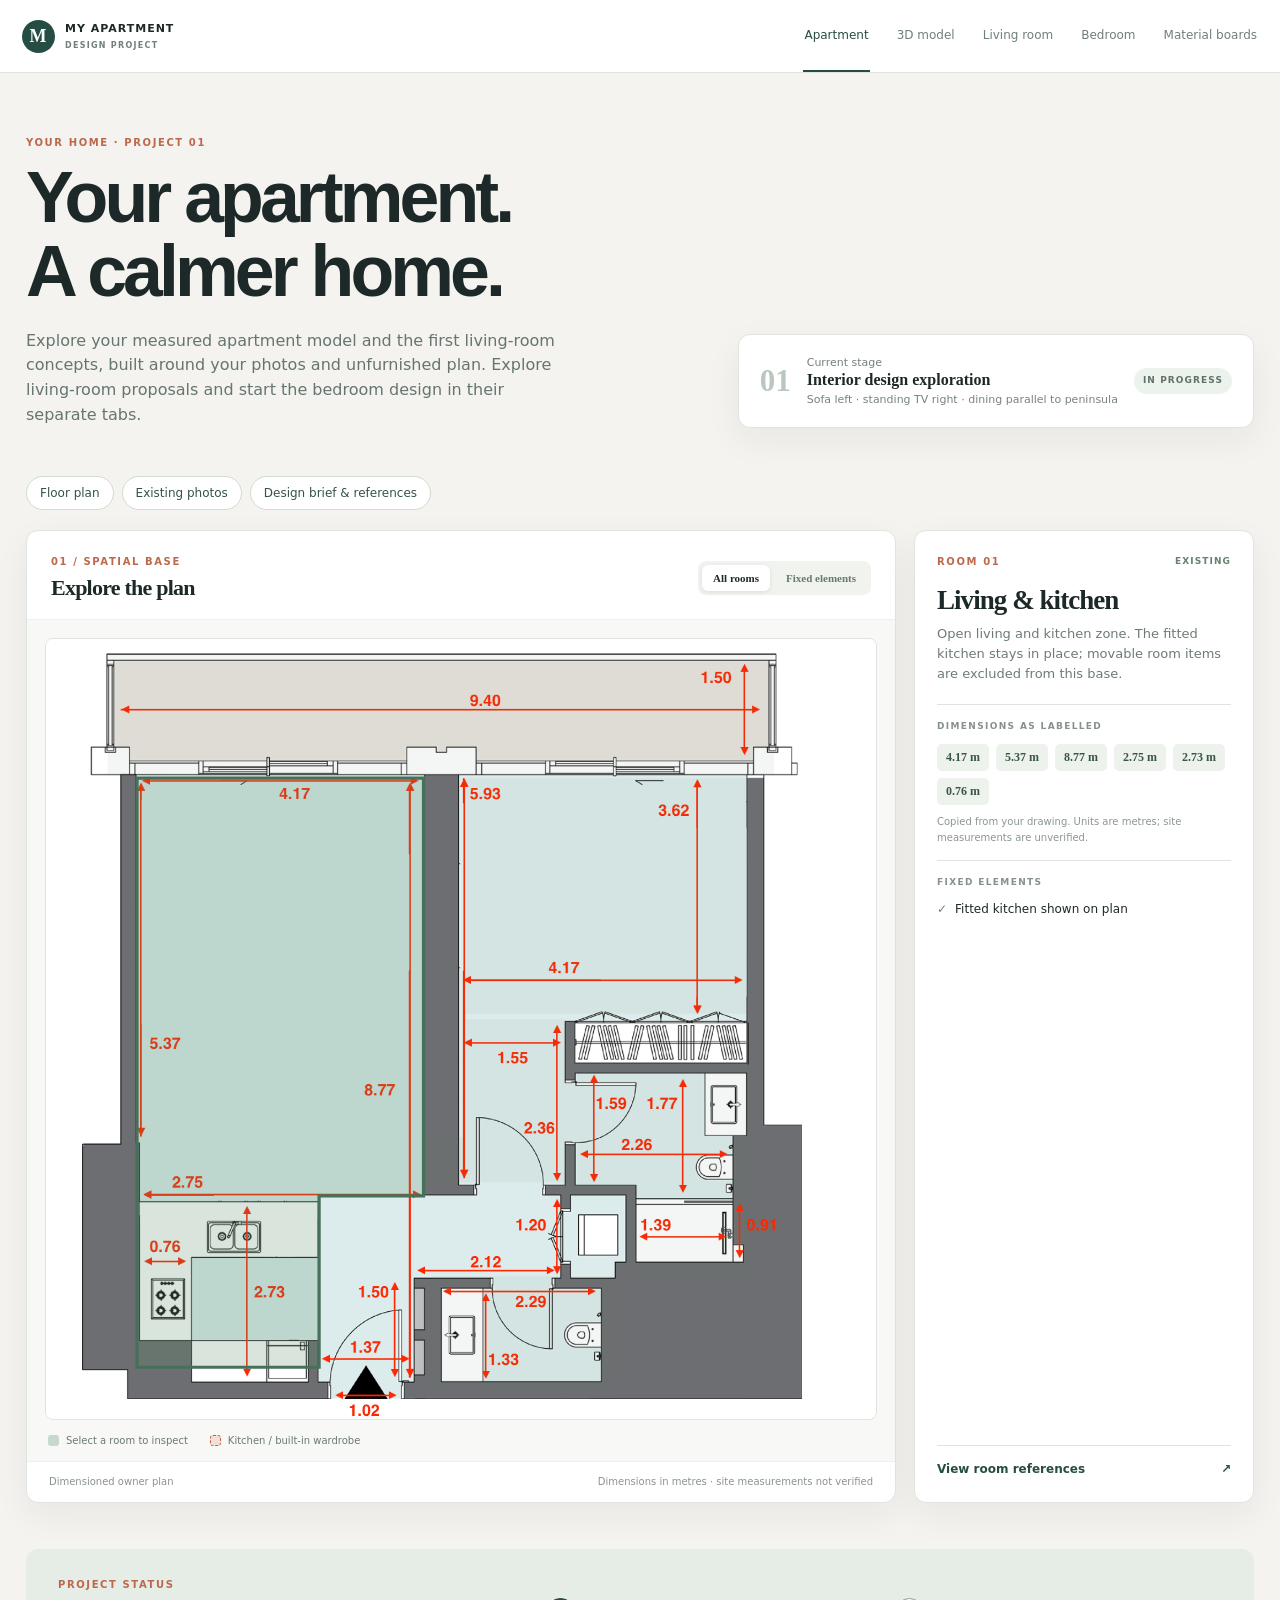
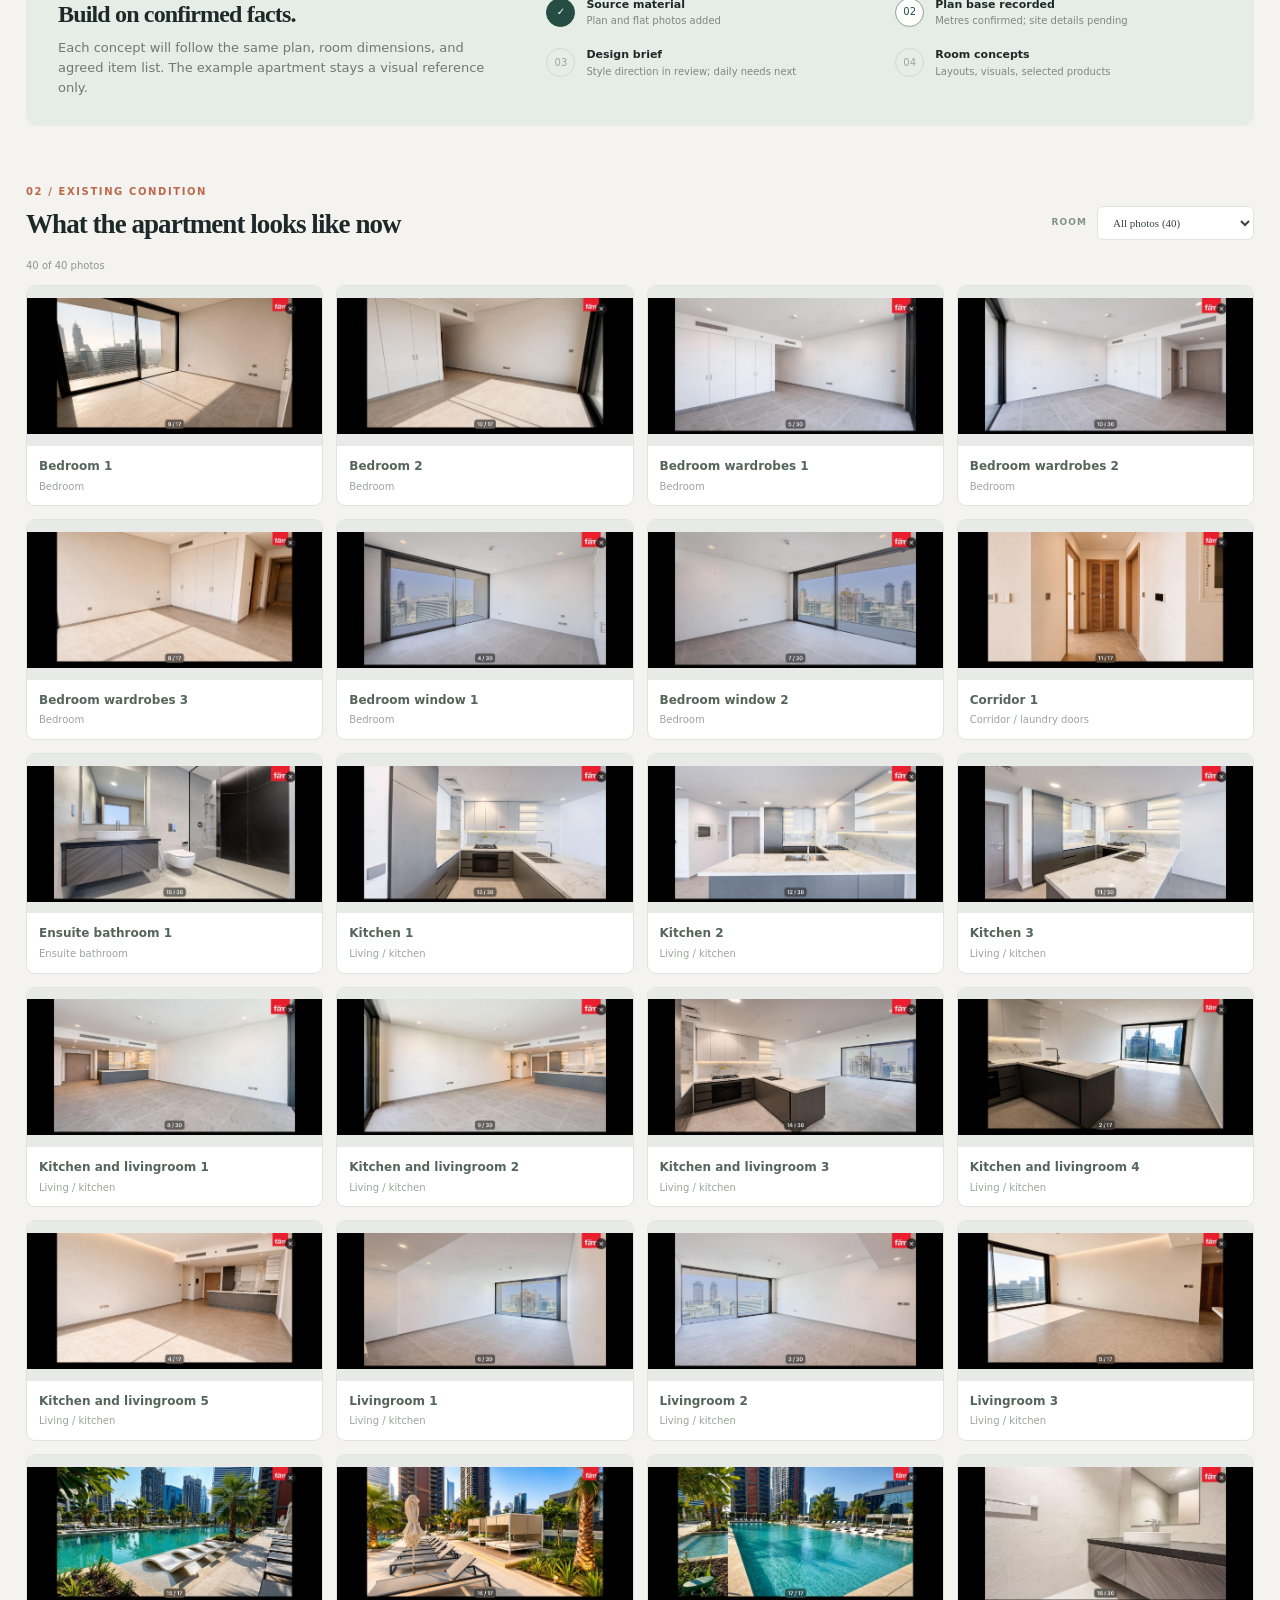
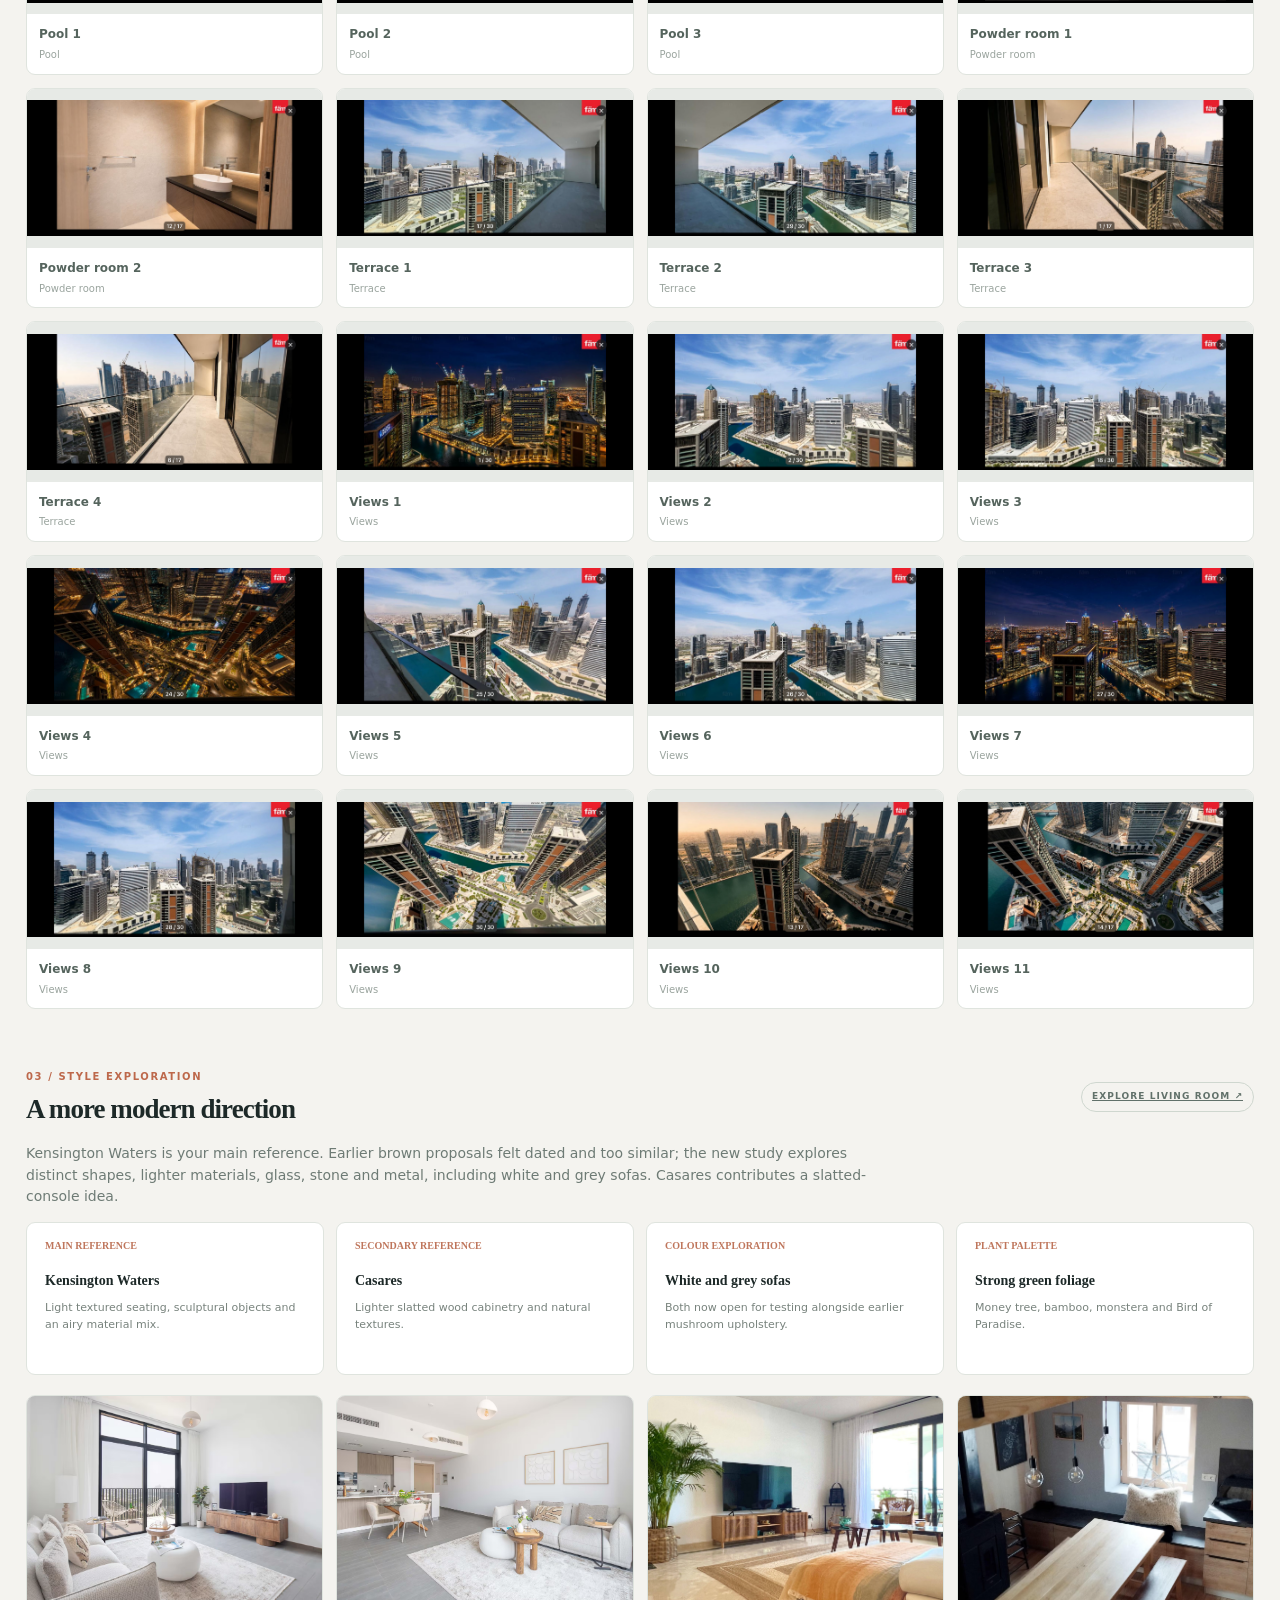
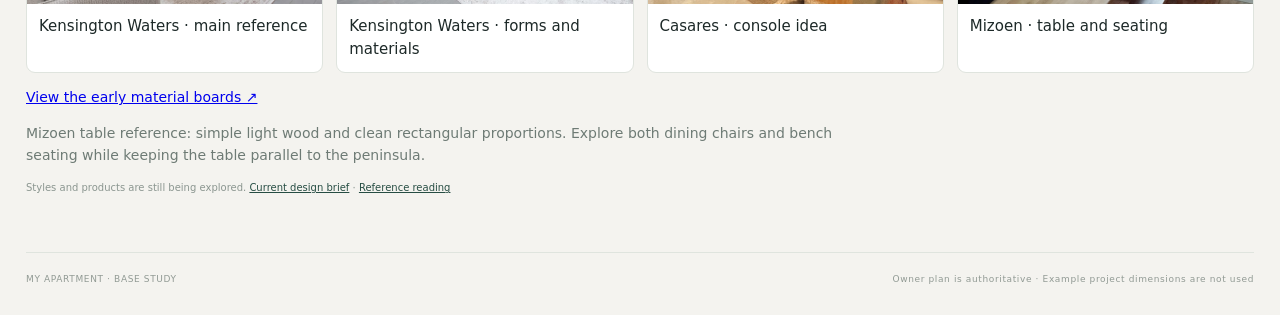
==== index.html @ ebba2092 "Publish apartment website" ====
<!doctype html>
<html lang="en">
<head><script src="portable-data.js"></script>
<meta charset="utf-8"><meta name="viewport" content="width=device-width, initial-scale=1"><meta name="theme-color" content="#f4f3ef">
<title>My Apartment · Design Project</title><link rel="stylesheet" href="styles.css">
<script defer src="navigation.js"></script></head>
<body>
<apartment-navigation></apartment-navigation>
<main id="overview">
  <section class="hero"><div><p class="kicker">YOUR HOME · PROJECT 01</p><h1>Your apartment.<br>A calmer home.</h1><p class="intro">Explore your measured apartment model and the first living-room concepts, built around your photos and unfurnished plan. Explore living-room proposals and start the bedroom design in their separate tabs.</p></div><div class="hero-card"><span class="hero-number">01</span><div><b>Current stage</b><strong>Interior design exploration</strong><small>Sofa left · standing TV right · dining parallel to peninsula</small></div><span class="tag">IN PROGRESS</span></div></section>
  <nav class="apartment-section-links" aria-label="Apartment information"><a href="#plan">Floor plan</a><a href="#references">Existing photos</a><a href="#brief">Design brief &amp; references</a></nav>
  <section class="workspace-grid" id="plan">
    <div class="panel plan-panel"><div class="panel-head"><div><p class="kicker">01 / SPATIAL BASE</p><h2>Explore the plan</h2></div><div class="plan-tools"><button id="show-all" class="tool active">All rooms</button><button id="show-fixed" class="tool">Fixed elements</button></div></div>
      <div class="plan-stage"><div class="plan-wrap"><img class="source-plan" src="source/1%20-%20Floorplan/Floorplan%20without%20furniture.png" alt="Owner-supplied unfurnished floor plan"><svg class="hotspots" viewBox="0 0 1550 1456" preserveAspectRatio="none" aria-label="Select an apartment room">
        <polygon class="hotspot selected" data-room="living" points="170,260 705,260 705,1040 510,1040 510,1360 170,1360"><title>Living and kitchen</title></polygon>
        <polygon class="hotspot" data-room="bedroom" points="780,260 1310,260 1310,700 780,700"><title>Bedroom</title></polygon>
        <polygon class="hotspot" data-room="hall" points="780,710 970,710 970,1015 710,1015 710,930 780,930"><title>Hallway and circulation</title></polygon>
        <polygon class="hotspot" data-room="bathrooms" points="970,800 1310,800 1310,1200 1090,1200 1090,1040 970,1040"><title>Bathrooms and service</title></polygon>
        <polygon class="hotspot" data-room="bathrooms" points="720,1190 1060,1190 1060,1400 720,1400"><title>Bathrooms and service</title></polygon>
        <polygon class="hotspot" data-room="balcony" points="115,30 1360,30 1360,252 115,252"><title>Balcony</title></polygon>
        <rect class="fixed-zone" x="170" y="1040" width="350" height="320" rx="4"><title>Fitted kitchen shown on source plan</title></rect>
        <rect class="fixed-zone" x="970" y="700" width="345" height="105" rx="4"><title>Built-in wardrobe shown on source plan</title></rect>
      </svg></div><div class="plan-key"><span><i class="swatch room-swatch"></i>Select a room to inspect</span><span><i class="swatch fixed-swatch"></i>Kitchen / built-in wardrobe</span></div></div><div class="plan-foot"><span>Dimensioned owner plan</span><span>Dimensions in metres · site measurements not verified</span></div>
    </div>
    <aside class="panel room-panel" aria-live="polite"><div class="room-top"><p class="kicker" id="room-index">ROOM 01</p><span class="room-status">EXISTING</span></div><h2 id="room-name">Living &amp; kitchen</h2><p id="room-summary" class="room-summary"></p><div class="stat-block"><span class="label">DIMENSIONS AS LABELLED</span><div id="room-dimensions" class="dimension-list"></div><p class="micro">Copied from your drawing. Units are metres; site measurements are unverified.</p></div><div class="stat-block"><span class="label">FIXED ELEMENTS</span><div id="room-fixed" class="fixed-list"></div></div><a class="text-link" href="#references">View room references <span>↗</span></a></aside>
  </section>
  <section class="project-strip"><div><p class="kicker">PROJECT STATUS</p><h2>Build on confirmed facts.</h2><p>Each concept will follow the same plan, room dimensions, and agreed item list. The example apartment stays a visual reference only.</p></div><div class="steps"><div class="step done"><span>✓</span><div><b>Source material</b><small>Plan and flat photos added</small></div></div><div class="step current"><span>02</span><div><b>Plan base recorded</b><small>Metres confirmed; site details pending</small></div></div><div class="step"><span>03</span><div><b>Design brief</b><small>Style direction in review; daily needs next</small></div></div><div class="step"><span>04</span><div><b>Room concepts</b><small>Layouts, visuals, selected products</small></div></div></div></section>
  <section class="section" id="references"><div class="section-head"><div><p class="kicker">02 / EXISTING CONDITION</p><h2>What the apartment looks like now</h2></div><label class="filter-label">ROOM <select id="photo-filter"><option value="all">All photos</option><option value="living">Living / kitchen</option><option value="bedroom">Bedroom</option><option value="hall">Hallway</option><option value="bathrooms">Bathrooms</option><option value="balcony">Balcony</option></select></label></div><p id="photo-count" class="micro" aria-live="polite"></p><div id="photo-grid" class="photo-grid"></div></section>
  <section class="brief-grid" id="brief"><div class="section-head"><div><p class="kicker">03 / STYLE EXPLORATION</p><h2>A more modern direction</h2></div><a class="tag outline" href="style-explorer.html">EXPLORE LIVING ROOM ↗</a></div>
<p class="style-intro">Kensington Waters is your main reference. Earlier brown proposals felt dated and too similar; the new study explores distinct shapes, lighter materials, glass, stone and metal, including white and grey sofas. Casares contributes a slatted-console idea.</p>
<div class="brief-cards"><article><span>MAIN REFERENCE</span><b>Kensington Waters</b><p>Light textured seating, sculptural objects and an airy material mix.</p></article><article><span>SECONDARY REFERENCE</span><b>Casares</b><p>Lighter slatted wood cabinetry and natural textures.</p></article><article><span>COLOUR EXPLORATION</span><b>White and grey sofas</b><p>Both now open for testing alongside earlier mushroom upholstery.</p></article><article><span>PLANT PALETTE</span><b>Strong green foliage</b><p>Money tree, bamboo, monstera and Bird of Paradise.</p></article></div>
<div class="photo-grid" style="margin-top:20px"><figure class="photo-card"><a href="source/3%20-%20Style%20references/Kensington%20Waters/IMG_2976.PNG"><img loading="lazy" src="source/3%20-%20Style%20references/Kensington%20Waters/IMG_2976.PNG" alt="Kensington Waters living-room reference"></a><figcaption>Kensington Waters · main reference</figcaption></figure><figure class="photo-card"><a href="source/3%20-%20Style%20references/Kensington%20Waters/IMG_2979.PNG"><img loading="lazy" src="source/3%20-%20Style%20references/Kensington%20Waters/IMG_2979.PNG" alt="Kensington Waters sculptural coffee tables and glass dining"></a><figcaption>Kensington Waters · forms and materials</figcaption></figure><figure class="photo-card"><a href="source/3%20-%20Style%20references/Casares/IMG_2993.PNG"><img loading="lazy" src="source/3%20-%20Style%20references/Casares/IMG_2993.PNG" alt="Casares lighter slatted TV console reference"></a><figcaption>Casares · console idea</figcaption></figure><figure class="photo-card"><a href="source/3%20-%20Style%20references/Mizoen%20/IMG_2999.PNG"><img loading="lazy" src="source/3%20-%20Style%20references/Mizoen%20/IMG_2999.PNG" alt="Mizoen simple light wood table and bench reference"></a><figcaption>Mizoen · table and seating</figcaption></figure></div>
<p class="style-intro"><a href="materials.html">View the early material boards ↗</a></p>
<p class="style-intro">Mizoen table reference: simple light wood and clean rectangular proportions. Explore both dining chairs and bench seating while keeping the table parallel to the peninsula.</p><p class="micro">Styles and products are still being explored. <a href="design-brief.md">Current design brief</a> · <a href="outputs/living-room-styles-v01/reference-review.md">Reference reading</a></p></section>
  <footer><span>MY APARTMENT · BASE STUDY</span><span>Owner plan is authoritative · Example project dimensions are not used</span></footer>
</main><script src="apartment.js"></script>
</body></html>
---- styles.css ----
:root{--ink:#1d2928;--muted:#71807b;--line:#dfe4de;--paper:#f4f3ef;--card:#fff;--green:#264d43;--sage:#d9e7de;--orange:#bd684b;--shadow:0 12px 35px rgba(26,42,37,.06)}*{box-sizing:border-box}html{scroll-behavior:smooth}body{margin:0;background:var(--paper);color:var(--ink);font:15px/1.55 'DM Sans',system-ui,sans-serif}.topbar{height:76px;background:#fff;border-bottom:1px solid var(--line);display:flex;align-items:center;justify-content:space-between;padding:0 max(28px,calc((100vw - 1320px)/2));position:sticky;top:0;z-index:10}.brand{display:flex;align-items:center;gap:11px;text-decoration:none;color:var(--ink);font-size:12px;letter-spacing:.09em;font-weight:700}.brand small{display:block;color:var(--muted);font-size:9px;letter-spacing:.17em;margin-top:2px}.brand-mark{width:34px;height:34px;border-radius:50%;display:grid;place-items:center;background:var(--green);color:#fff;font:700 18px Manrope}.topbar nav{height:100%;display:flex;gap:32px}.topbar nav a{height:100%;display:flex;align-items:center;text-decoration:none;color:#73807a;font-size:13px;border-bottom:2px solid transparent}.topbar nav a:hover,.topbar nav a.active{color:var(--ink);border-color:var(--green)}.phase,.tag{font-size:9px;letter-spacing:.12em;color:#61716a;font-weight:700}.phase{color:#738b78}.phase:first-letter{color:#88a78d}main{width:min(1320px,calc(100% - 52px));margin:auto}.hero{padding:62px 0 48px;display:flex;justify-content:space-between;align-items:flex-end;gap:30px}.kicker{font-size:10px;letter-spacing:.16em;font-weight:700;color:var(--orange);margin:0 0 9px}.hero h1{font:800 clamp(40px,5.6vw,72px)/1.04 Manrope,sans-serif;letter-spacing:-.055em;margin:0}.intro{max-width:530px;color:#66756f;font-size:16px;margin:20px 0 0}.hero-card{background:#fff;box-shadow:var(--shadow);border:1px solid var(--line);border-radius:12px;padding:19px 21px;display:flex;align-items:center;gap:16px;min-width:340px}.hero-number{font:600 31px Manrope;color:#b9c7be}.hero-card div{display:flex;flex-direction:column}.hero-card b{font-size:11px;color:#75817a;font-weight:500}.hero-card strong{font:700 16px Manrope}.hero-card small{font-size:11px;color:#78827e;margin-top:2px}.hero-card .tag{margin-left:auto;background:#ecf2ec;border-radius:20px;padding:6px 9px}.workspace-grid{display:grid;grid-template-columns:minmax(0,1fr) 340px;gap:18px;align-items:stretch}.panel{background:var(--card);border:1px solid var(--line);border-radius:12px;box-shadow:var(--shadow)}.plan-panel{overflow:hidden}.panel-head{padding:23px 24px 18px;display:flex;justify-content:space-between;align-items:center;border-bottom:1px solid #edf0ec}.panel-head h2,.section-head h2,.project-strip h2,.room-panel h2{font:700 22px Manrope;letter-spacing:-.035em;margin:0}.panel-head .kicker{margin-bottom:5px}.plan-tools{display:flex;gap:5px;background:#f1f3ef;border-radius:8px;padding:4px}.tool{border:0;background:transparent;border-radius:6px;padding:7px 11px;color:#697771;font:600 11px 'DM Sans';cursor:pointer}.tool.active{background:#fff;color:var(--ink);box-shadow:0 1px 4px #1d29281a}.plan-stage{padding:18px 18px 12px;background:#f8f9f6}.plan-wrap{position:relative;background:#fff;border:1px solid var(--line);border-radius:8px;overflow:hidden}.source-plan{display:block;width:100%;height:auto}.hotspots{position:absolute;inset:0;width:100%;height:100%;overflow:visible}.hotspot{fill:rgba(88,130,107,.07);stroke:transparent;stroke-width:6;cursor:pointer;transition:fill .16s,stroke .16s}.hotspot:hover{fill:rgba(88,130,107,.2);stroke:#47705a}.hotspot.selected{fill:rgba(86,138,103,.23);stroke:#47705a}.fixed-zone{fill:rgba(189,104,75,.19);stroke:#bd684b;stroke-width:4;stroke-dasharray:14 8;opacity:0;pointer-events:none;transition:opacity .16s}.fixed-mode .fixed-zone{opacity:1}.fixed-mode .hotspot{fill:rgba(70,83,78,.02)}.fixed-mode .hotspot:hover,.fixed-mode .hotspot.selected{fill:rgba(70,83,78,.08)}.plan-key{display:flex;gap:22px;flex-wrap:wrap;padding:13px 3px 1px;color:#6a7973;font-size:10px}.plan-key span{display:flex;align-items:center;gap:7px}.swatch{width:11px;height:11px;border-radius:3px;display:inline-block}.room-swatch{background:#c6d9cc}.fixed-swatch{border:1px dashed var(--orange);background:#f2dfd7}.plan-foot{display:flex;justify-content:space-between;border-top:1px solid #edf0ec;padding:12px 22px;color:#8a948f;font-size:10px}.room-panel{padding:23px 22px;display:flex;flex-direction:column;min-height:490px}.room-top{display:flex;justify-content:space-between;align-items:center}.room-top .kicker{margin:0}.room-status{font-size:9px;color:#66816e;letter-spacing:.12em;font-weight:700}.room-panel h2{font-size:27px;margin:15px 0 8px}.room-summary{color:#6e7b75;font-size:13px;margin:0 0 20px}.stat-block{border-top:1px solid var(--line);padding:15px 0}.label{display:block;color:#87918c;font-size:9px;letter-spacing:.15em;font-weight:700;margin-bottom:10px}.dimension-list{display:flex;flex-wrap:wrap;gap:7px}.dimension-list span{font:600 12px Manrope;background:#edf2ed;color:#385548;padding:6px 9px;border-radius:5px}.micro{font-size:10px;color:#8b9690;margin:9px 0 0}.fixed-list{display:grid;gap:8px}.fixed-list span{font-size:12px;display:flex;align-items:flex-start;gap:8px}.fixed-list span:before{content:'✓';color:#698676;font-weight:700}.text-link{margin-top:auto;padding-top:14px;border-top:1px solid var(--line);text-decoration:none;color:var(--green);font-size:12px;font-weight:700;display:flex;justify-content:space-between}.project-strip{margin-top:46px;background:#e6ece6;border-radius:12px;padding:28px 32px;display:grid;grid-template-columns:.8fr 1.2fr;gap:38px;align-items:center}.project-strip h2{font-size:24px}.project-strip p:not(.kicker){font-size:13px;color:#6c7a73;max-width:430px;margin:10px 0 0}.steps{display:grid;grid-template-columns:1fr 1fr;gap:18px 22px}.step{display:flex;align-items:center;gap:11px}.step>span{height:29px;width:29px;border-radius:50%;border:1px solid #d0d9d1;display:grid;place-items:center;color:#9ba69e;font-size:10px}.step.done>span{background:var(--green);color:#fff;border-color:var(--green)}.step.current>span{background:#fff;color:var(--green);border:1px solid #89a38f}.step div{display:flex;flex-direction:column}.step b{font-size:11px}.step small{font-size:10px;color:#7c8982}.section{padding-top:58px}.section-head{display:flex;justify-content:space-between;align-items:flex-end;margin-bottom:18px}.section-head h2{font-size:27px}.filter-label{font-size:9px;color:#839089;letter-spacing:.12em;font-weight:700;display:flex;align-items:center;gap:10px}.filter-label select{border:1px solid var(--line);border-radius:6px;background:#fff;color:#36443e;padding:9px 30px 9px 11px;font:500 11px 'DM Sans'}.photo-grid{display:grid;grid-template-columns:repeat(4,1fr);gap:13px}.photo-card{margin:0;background:#fff;border:1px solid var(--line);border-radius:9px;overflow:hidden}.photo-card img{display:block;width:100%;aspect-ratio:1.42;object-fit:cover;background:#e7eae6}.photo-card figcaption{padding:11px 12px;display:flex;justify-content:space-between;align-items:center;gap:7px}.photo-card figcaption span{font-size:11px;color:#55645d}.photo-card figcaption b{font-size:9px;color:#9aa49e;font-weight:500}.empty-state{padding:24px;color:#87928b}.brief-grid{padding-top:60px}.brief-grid .section-head{align-items:center}.tag.outline{background:transparent;border:1px solid #cfd7cf;padding:7px 10px;border-radius:20px}.brief-cards{display:grid;grid-template-columns:repeat(4,1fr);gap:12px}.brief-cards article{background:#fff;border:1px solid var(--line);border-radius:9px;padding:17px 18px;min-height:153px}.brief-cards article>span{display:block;color:#bf765c;font:700 10px Manrope;margin-bottom:18px}.brief-cards b{font:700 14px Manrope}.brief-cards p{font-size:11px;color:#78837d;margin:7px 0 0}footer{margin-top:56px;padding:20px 0 28px;border-top:1px solid var(--line);display:flex;justify-content:space-between;color:#919a94;font-size:9px;letter-spacing:.07em}
@media(max-width:900px){.workspace-grid{grid-template-columns:1fr}.room-panel{min-height:unset}.room-panel .text-link{margin-top:12px}.hero{align-items:flex-start;flex-direction:column}.hero-card{width:100%;min-width:0}.project-strip{grid-template-columns:1fr}.photo-grid{grid-template-columns:repeat(2,1fr)}.brief-cards{grid-template-columns:repeat(2,1fr)}}
@media(max-width:580px){.topbar{height:auto;min-height:64px;padding:10px 16px;flex-wrap:wrap;gap:6px}.topbar nav{order:3;width:100%;height:37px;gap:20px;overflow:auto}.topbar nav a{font-size:11px;white-space:nowrap}.phase{font-size:8px}main{width:calc(100% - 28px)}.hero{padding:38px 0 28px}.hero-card{padding:14px}.hero-card .tag{font-size:8px}.panel-head{padding:17px 14px;align-items:flex-start;gap:10px;flex-direction:column}.plan-tools{align-self:flex-start}.plan-stage{padding:10px}.plan-foot{padding:10px 12px;gap:8px;flex-direction:column}.plan-key{gap:10px}.room-panel{padding:19px 16px}.project-strip{padding:22px 18px}.steps{grid-template-columns:1fr;gap:13px}.section{padding-top:43px}.section-head{align-items:flex-start;gap:12px;flex-direction:column}.photo-grid{grid-template-columns:1fr 1fr;gap:8px}.photo-card figcaption{align-items:flex-start;flex-direction:column;gap:1px;padding:8px}.photo-card figcaption span{font-size:10px}.brief-cards{grid-template-columns:1fr 1fr;gap:8px}.brief-cards article{padding:13px;min-height:155px}.brief-cards article>span{margin-bottom:14px}footer{flex-direction:column;gap:6px}}

.style-intro{max-width:850px;color:#6e7b75;font-size:14px}.style-board{display:block;width:100%;height:auto;border:1px solid var(--line);border-radius:10px;margin:20px 0}.brief-grid .micro a{color:var(--green)}

html{scroll-padding-top:calc(var(--apartment-navigation-height,72px) + 16px)}
apartment-navigation{display:block;min-height:72px}

.apartment-section-links{display:flex;flex-wrap:wrap;gap:8px;margin:0 0 20px}
.apartment-section-links a{border:1px solid #d2dbd1;border-radius:22px;padding:7px 13px;background:#fff;color:#345346;text-decoration:none;font-size:12px}

#references .photo-card img{object-fit:contain;aspect-ratio:1.85}
#references .photo-card figcaption{align-items:flex-start;flex-direction:column;gap:3px}
#references .photo-card figcaption span{font-size:12px;font-weight:600}
#references .photo-card figcaption b{font-size:10px}
#photo-count{margin:0 0 12px}
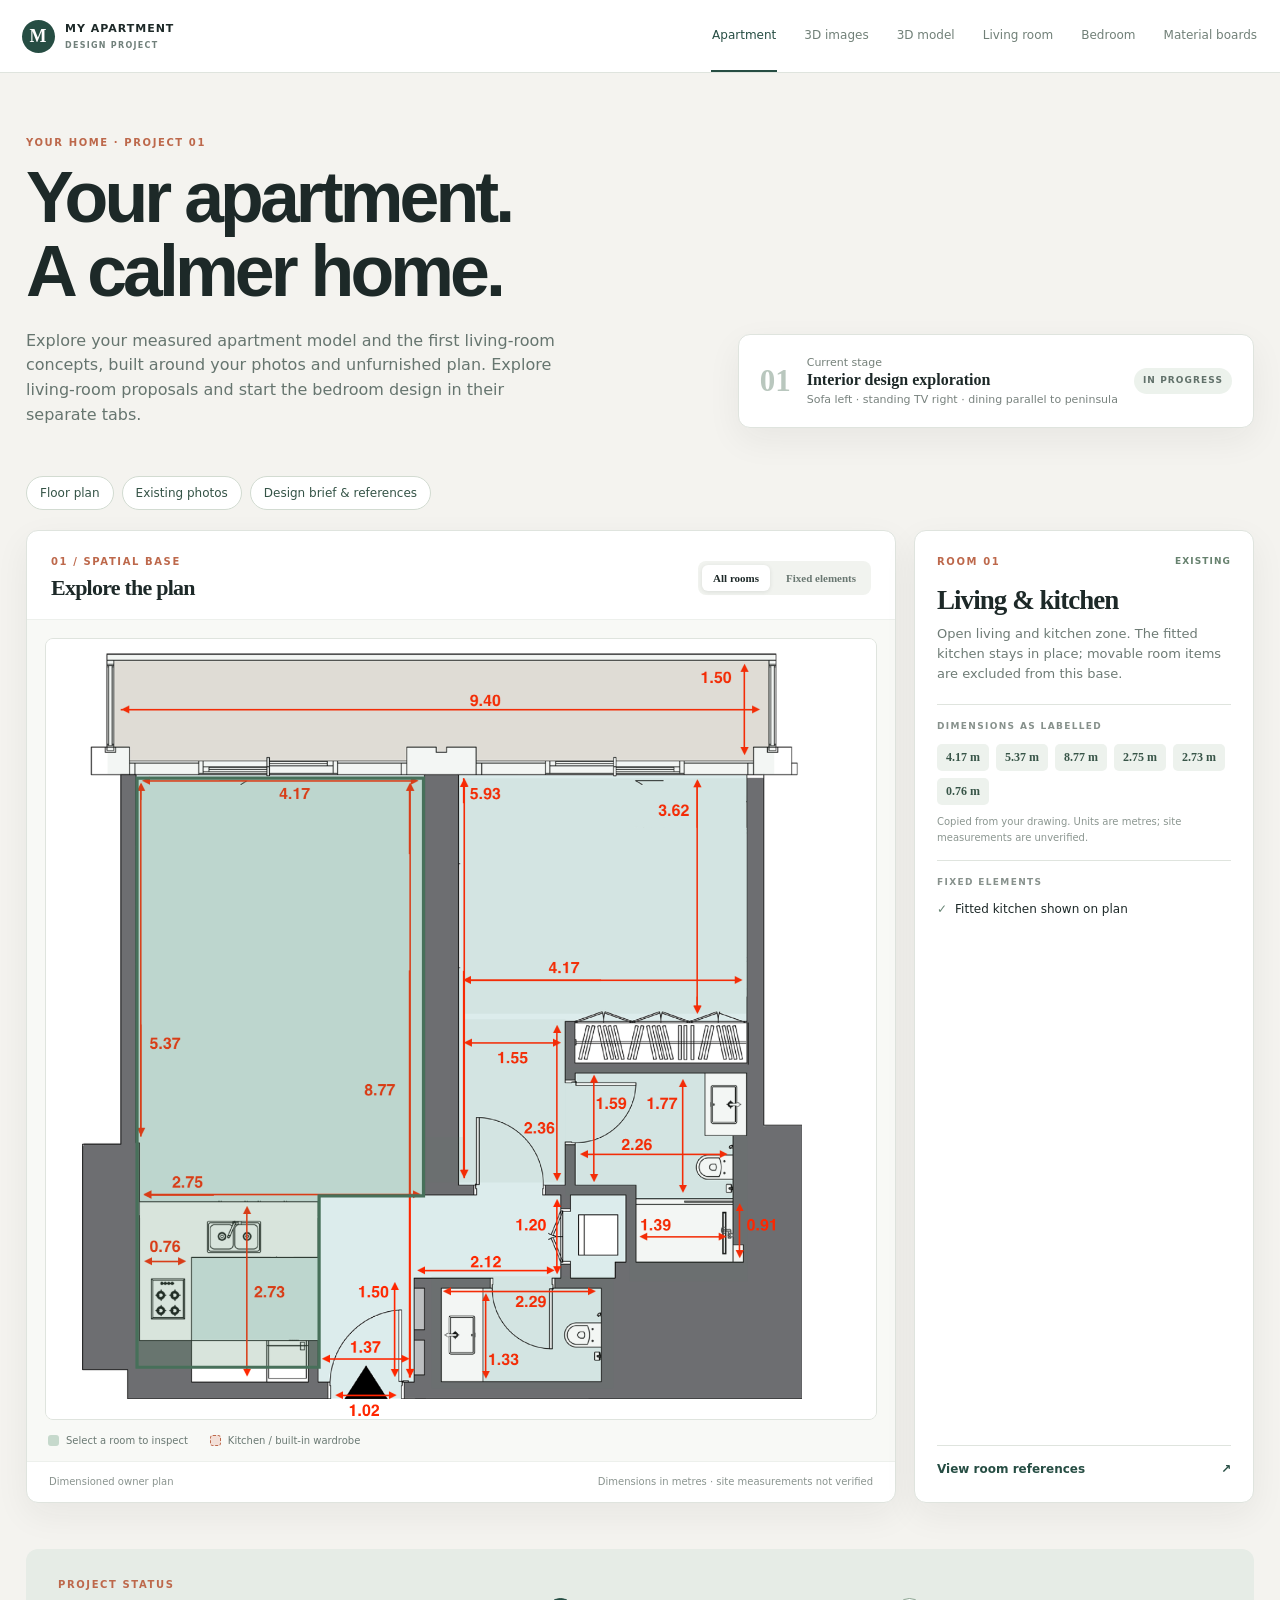
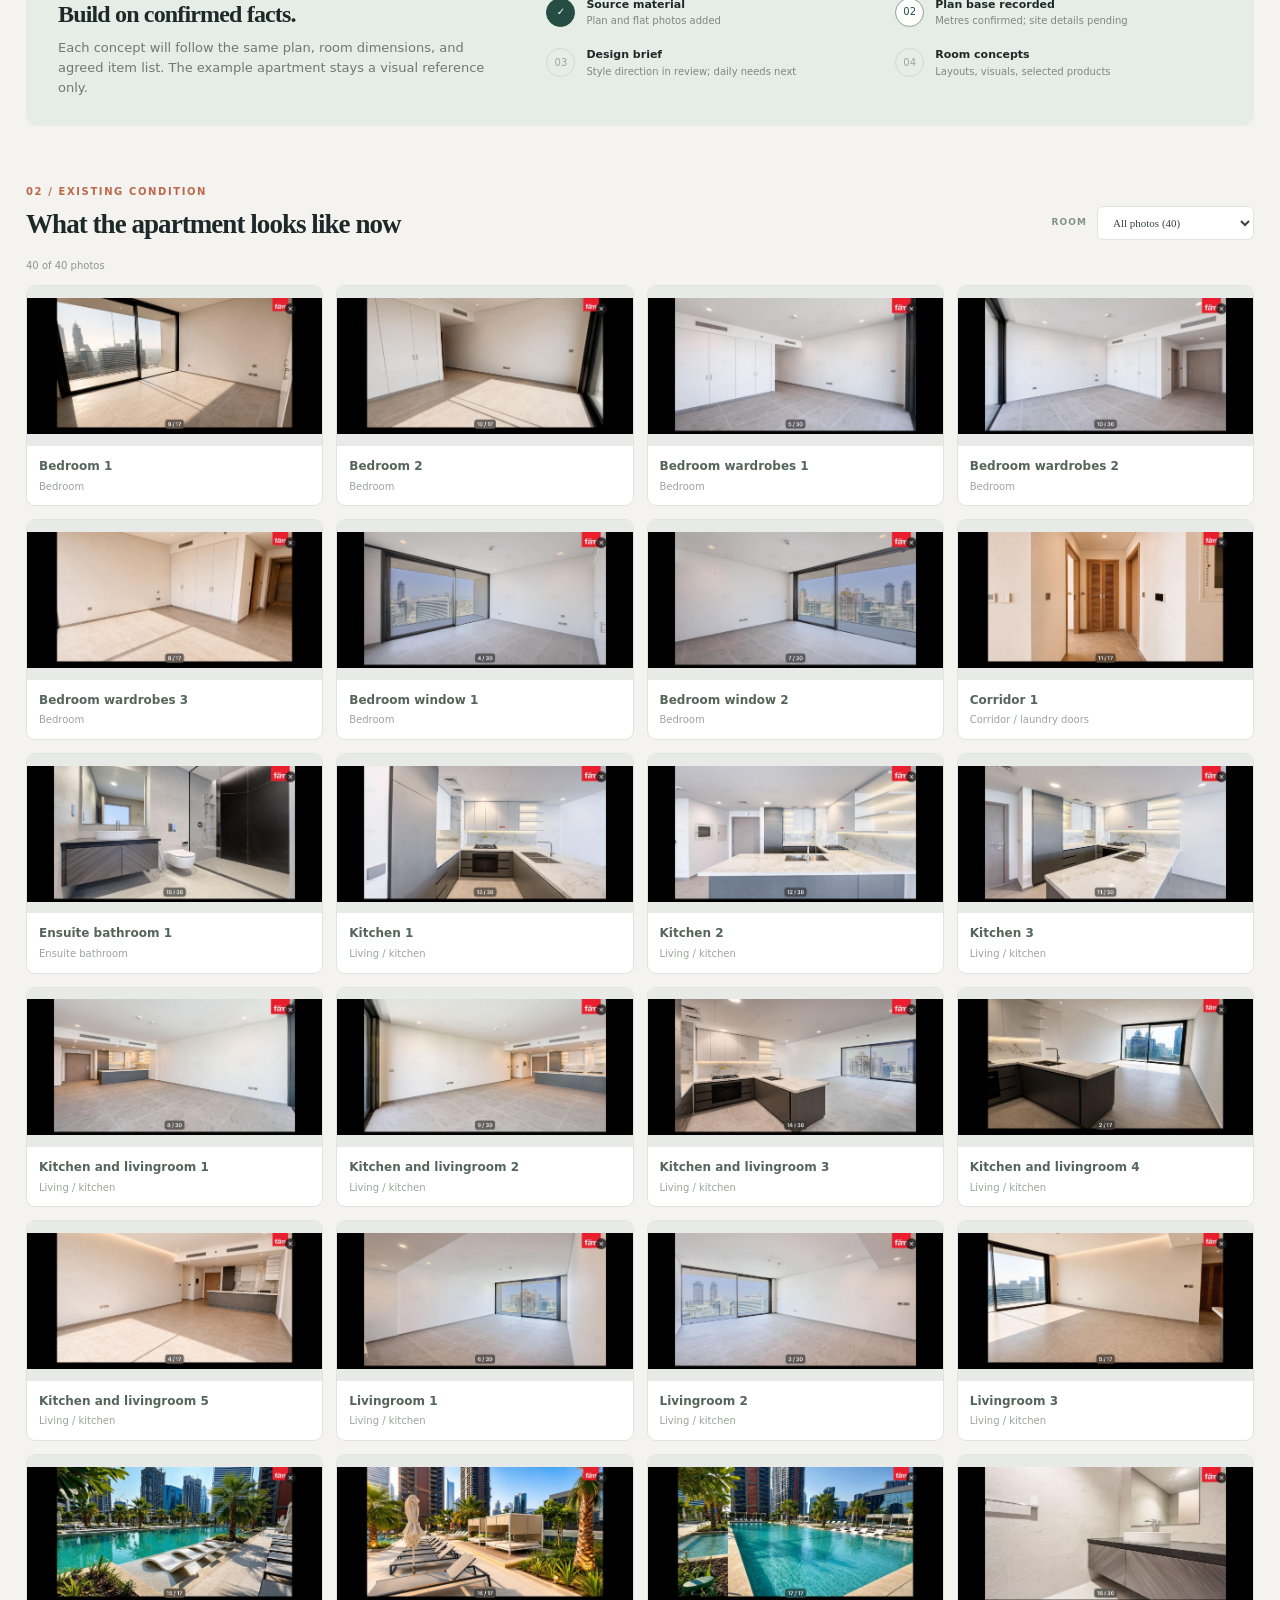
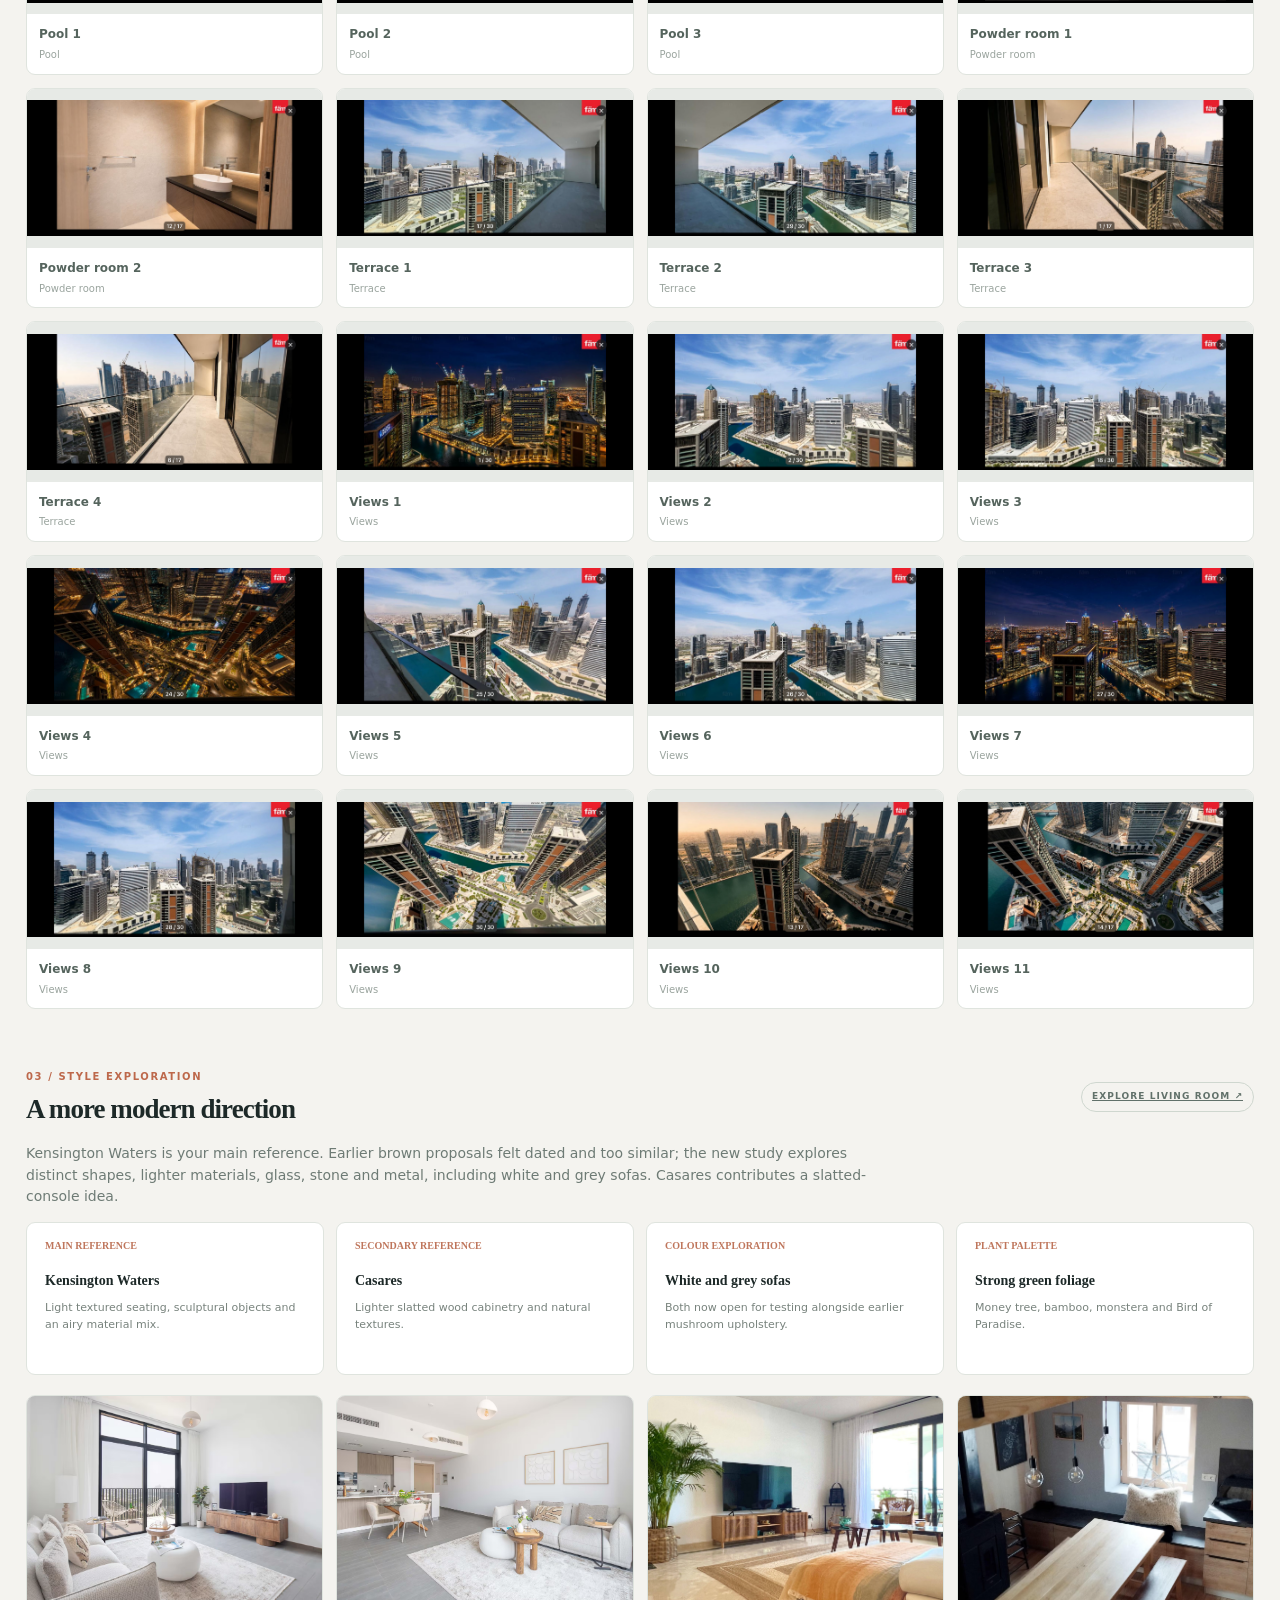
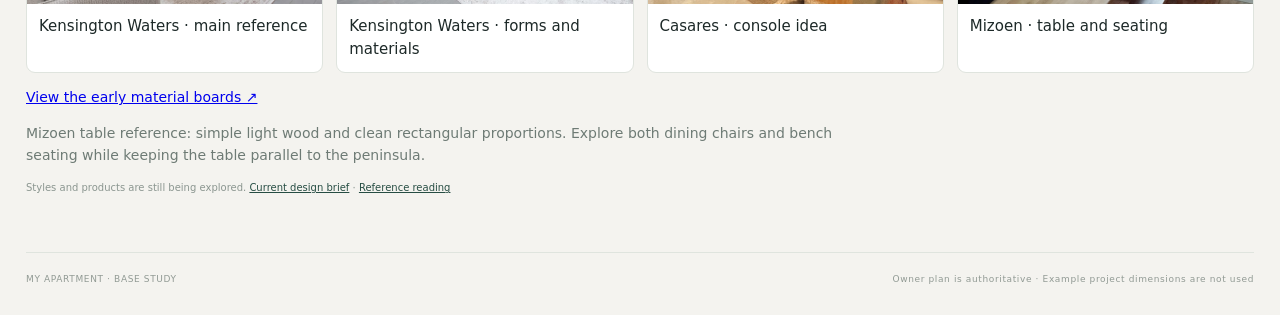
==== commit 6d8089d1: "Publish apartment gallery and furniture image layers" ====
--- a/index.html
+++ b/index.html
@@ -1,9 +1,9 @@
 <!doctype html>
 <html lang="en">
-<head><script src="portable-data.js"></script>
+<head><script src="portable-data.js?v=9b72c8ca6b"></script>
 <meta charset="utf-8"><meta name="viewport" content="width=device-width, initial-scale=1"><meta name="theme-color" content="#f4f3ef">
-<title>My Apartment · Design Project</title><link rel="stylesheet" href="styles.css">
-<script defer src="navigation.js"></script></head>
+<title>My Apartment · Design Project</title><link rel="stylesheet" href="styles.css?v=f539e3abb2">
+<script defer src="navigation.js?v=2cf638bc96"></script></head>
 <body>
 <apartment-navigation></apartment-navigation>
 <main id="overview">
@@ -33,5 +33,5 @@
 <p class="style-intro"><a href="materials.html">View the early material boards ↗</a></p>
 <p class="style-intro">Mizoen table reference: simple light wood and clean rectangular proportions. Explore both dining chairs and bench seating while keeping the table parallel to the peninsula.</p><p class="micro">Styles and products are still being explored. <a href="design-brief.md">Current design brief</a> · <a href="outputs/living-room-styles-v01/reference-review.md">Reference reading</a></p></section>
   <footer><span>MY APARTMENT · BASE STUDY</span><span>Owner plan is authoritative · Example project dimensions are not used</span></footer>
-</main><script src="apartment.js"></script>
+</main><script src="apartment.js?v=29e79126a7"></script>
 </body></html>
